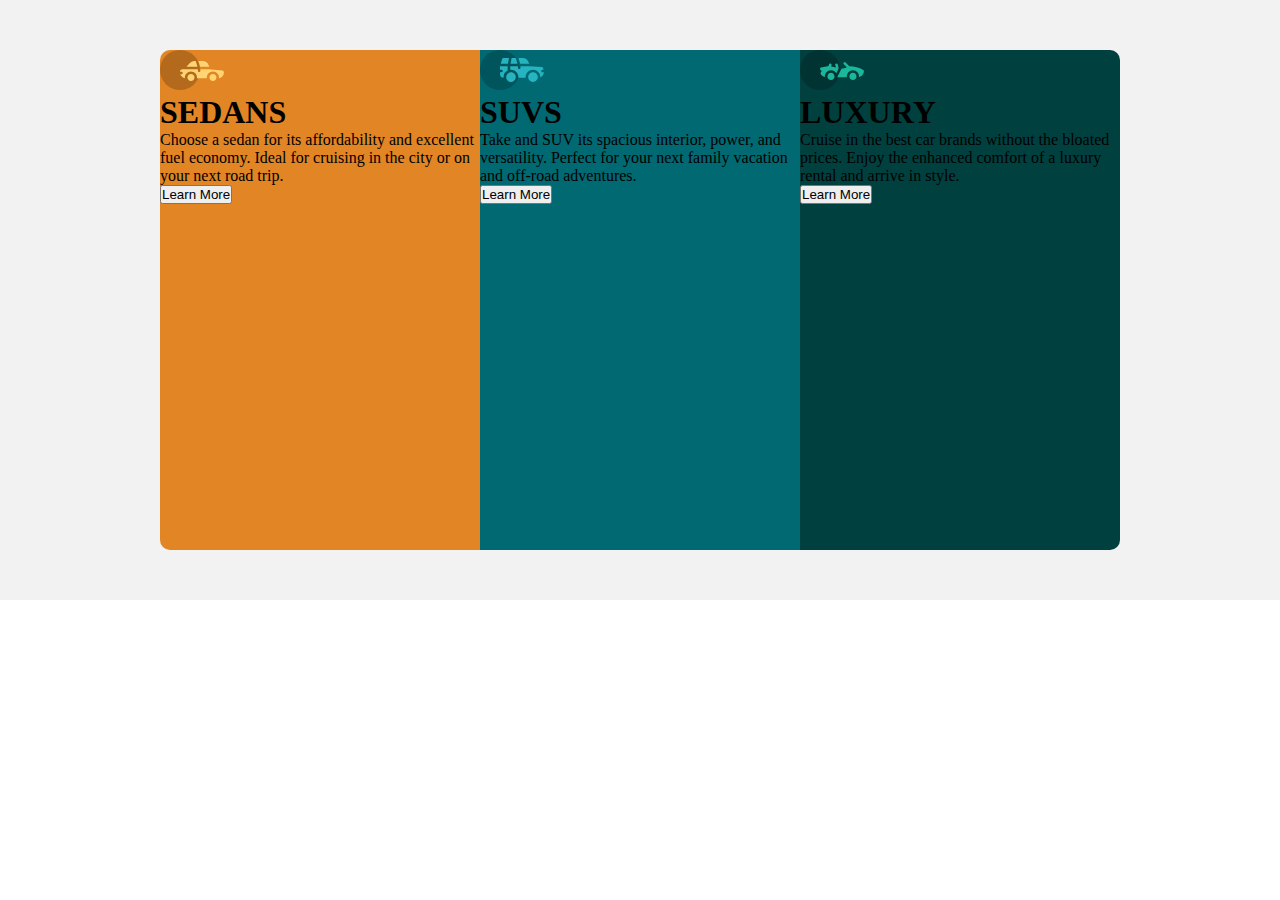
==== index.html @ e764bf64 "first committed work on index, style and image" ====
<!DOCTYPE html>
<html lang="en">
<head>
    <meta charset="UTF-8">
    <meta http-equiv="X-UA-Compatible" content="IE=edge">
    <meta name="viewport" content="width=device-width, initial-scale=1.0">
    <title>cars-preview-card-starter</title>
    <link rel="stylesheet" href="/style/main.css">
</head>
<body>
    <section>
        <div class="main-container">
            <div class="card-wrapper">
                <div class="card" id="card-1">
                    <div class="card-content">
                        <img src="/images/icon-sedans.svg" alt="">
                        <h1>SEDANS</h1>
                        <p>
                            Choose a sedan for its
                            affordability and excellent fuel
                            economy. Ideal for cruising in
                            the city or on your next road
                            trip.   
                        </p>
                        <button id="btn-1" class="btn">
                            Learn More
                        </button>
                    </div>
                </div>
                <div class="card" id="card-2">
                    <img src="/images/icon-suvs.svg" alt="">
                    <h1>SUVS</h1>
                    <p>
                        Take and SUV its spacious
                        interior, power, and versatility.
                        Perfect for your next family
                        vacation and off-road
                        adventures.
                    </p>
                    <button id="btn-2" class="btn">
                        Learn More
                    </button>
                </div>
                <div class="card" id="card-3">
                    <img src="/images/icon-luxury.svg" alt="">
                    <h1>LUXURY</h1>
                    <p>
                        Cruise in the best car brands
                        without the bloated prices.
                        Enjoy the enhanced comfort of
                        a luxury rental and arrive in
                        style.
                    </p>
                    <button id="btn-3" class="btn">
                        Learn More
                    </button>
                </div>
            </div>
        </div>
    </section>
</body>
</html>
---- style/main.css ----
*{
    margin: 0;
    padding: 0;
}
section{
    background: #F2F2F2;
}

.main-container{
    width: 100%;
    height: auto;
}

.card-wrapper{
    display: grid;
    grid-template-columns: repeat(auto-fit, 320px);
    justify-content: center;
    padding-bottom: 50px;
    padding-top: 50px;
    padding-left: 20px;
    padding-right: 20px;
    border-radius: 20px;

}

.card{
    width: 100%;
    height: 500px;
}

#card-1{
    background: #E28525;
    border-radius: 10px 0 0 10px;
}

#card-2{
    background: #016972;
}

#card-3{
    background: #00403F;
    border-radius: 0 10px 10px 0;
}


@media screen and (max-width: 800px) {
    .card-wrapper{
        grid-template-columns: 1fr;
    
    }
}
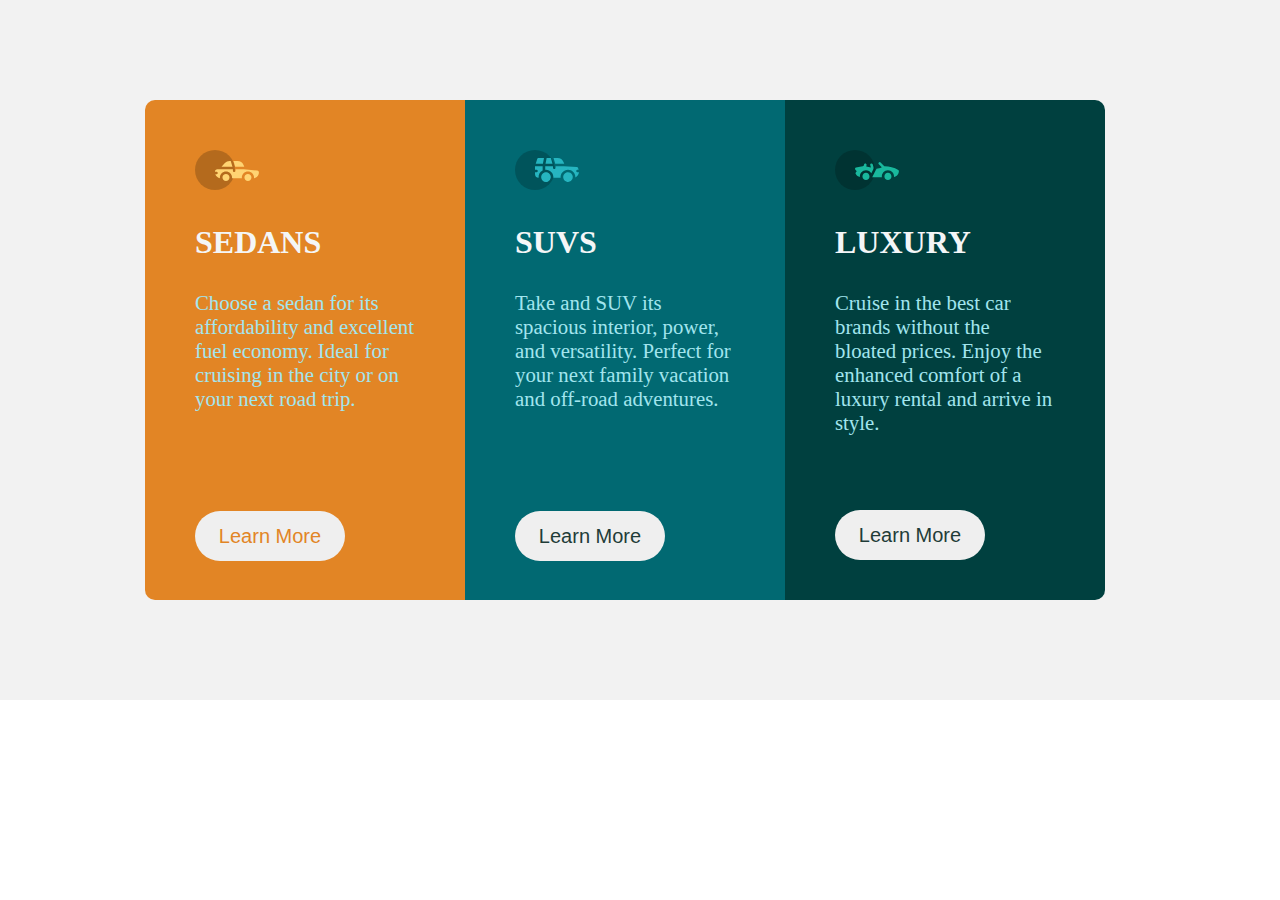
==== commit 1998940e: "update on buttons, p,h1" ====
--- a/index.html
+++ b/index.html
@@ -6,6 +6,7 @@
     <meta name="viewport" content="width=device-width, initial-scale=1.0">
     <title>cars-preview-card-starter</title>
     <link rel="stylesheet" href="/style/main.css">
+    <script src="/scripts/scripts.js"></script>
 </head>
 <body>
     <section>
@@ -22,38 +23,48 @@
                             the city or on your next road
                             trip.   
                         </p>
-                        <button id="btn-1" class="btn">
-                            Learn More
-                        </button>
+                        <div class="btn">
+                            <button id="btn-script" onclick="myFunction()" class="btn-1-color">
+                                Learn More
+                            </button>
+                        </div>
                     </div>
                 </div>
                 <div class="card" id="card-2">
-                    <img src="/images/icon-suvs.svg" alt="">
-                    <h1>SUVS</h1>
-                    <p>
-                        Take and SUV its spacious
-                        interior, power, and versatility.
-                        Perfect for your next family
-                        vacation and off-road
-                        adventures.
-                    </p>
-                    <button id="btn-2" class="btn">
-                        Learn More
-                    </button>
+                    <div class="card-content">
+                        <img src="/images/icon-suvs.svg" alt="">
+                        <h1>SUVS</h1>
+                        <p>
+                            Take and SUV its spacious
+                            interior, power, and versatility.
+                            Perfect for your next family
+                            vacation and off-road
+                            adventures.
+                        </p>
+                        <div class="btn">
+                            <button id="btn-script" onclick="myFunction()">
+                                Learn More
+                            </button>
+                        </div>
+                    </div>
                 </div>
                 <div class="card" id="card-3">
-                    <img src="/images/icon-luxury.svg" alt="">
-                    <h1>LUXURY</h1>
-                    <p>
-                        Cruise in the best car brands
-                        without the bloated prices.
-                        Enjoy the enhanced comfort of
-                        a luxury rental and arrive in
-                        style.
-                    </p>
-                    <button id="btn-3" class="btn">
-                        Learn More
-                    </button>
+                    <div class="card-content">
+                        <img src="/images/icon-luxury.svg" alt="">
+                        <h1>LUXURY</h1>
+                        <p>
+                            Cruise in the best car brands
+                            without the bloated prices.
+                            Enjoy the enhanced comfort of
+                            a luxury rental and arrive in
+                            style.
+                        </p>
+                        <div class="btn" id="btn-3">
+                            <button id="btn-script" onclick="myFunction()">
+                                Learn More
+                            </button>
+                        </div>
+                    </div>
                 </div>
             </div>
         </div>
--- a/style/main.css
+++ b/style/main.css
@@ -15,14 +15,17 @@
     display: grid;
     grid-template-columns: repeat(auto-fit, 320px);
     justify-content: center;
-    padding-bottom: 50px;
-    padding-top: 50px;
+    padding-bottom: 100px;
+    padding-top: 100px;
     padding-left: 20px;
-    padding-right: 20px;
-    border-radius: 20px;
+    padding-right: 50px;
+    border-radius: 50px;
 
 }
-
+.card-content{
+    margin: 50px;
+    padding: ;
+}
 .card{
     width: 100%;
     height: 500px;
@@ -42,10 +45,70 @@
     border-radius: 0 10px 10px 0;
 }
 
+h1,p{
+    padding-top: 30px;
+}
+
+h1{
+    color: #F4F6F7;
+}
+
+p{
+    font-size: 1.3em;
+    color: #A2E5EE;
+}
+.btn{
+    padding-top: 100px;
+
+}
+
+button{
+    color: #1F3C38;
+    width: 150px;
+    height: 50px;
+    border: 0px;
+    border-radius: 40px 40px 40px 40px;
+    font-size: 20px;
+}
+button:hover{
+    cursor: pointer;
+}
+
+.btn-1-color{
+    color: #E28525;
+}
+
+#btn-3{
+    padding-top: 75px;
+}
 
 @media screen and (max-width: 800px) {
+    section{
+        
+    }
+    
+    .main-container{
+
+    }
+    
     .card-wrapper{
         grid-template-columns: 1fr;
     
     }
+    
+    .card{
+        
+    }
+    
+    #card-1{
+        border-radius: 10px 10px 0 0;
+    }
+    
+    #card-2{
+
+    }
+    
+    #card-3{
+        border-radius: 0 0 10px 10px;
+    }
 }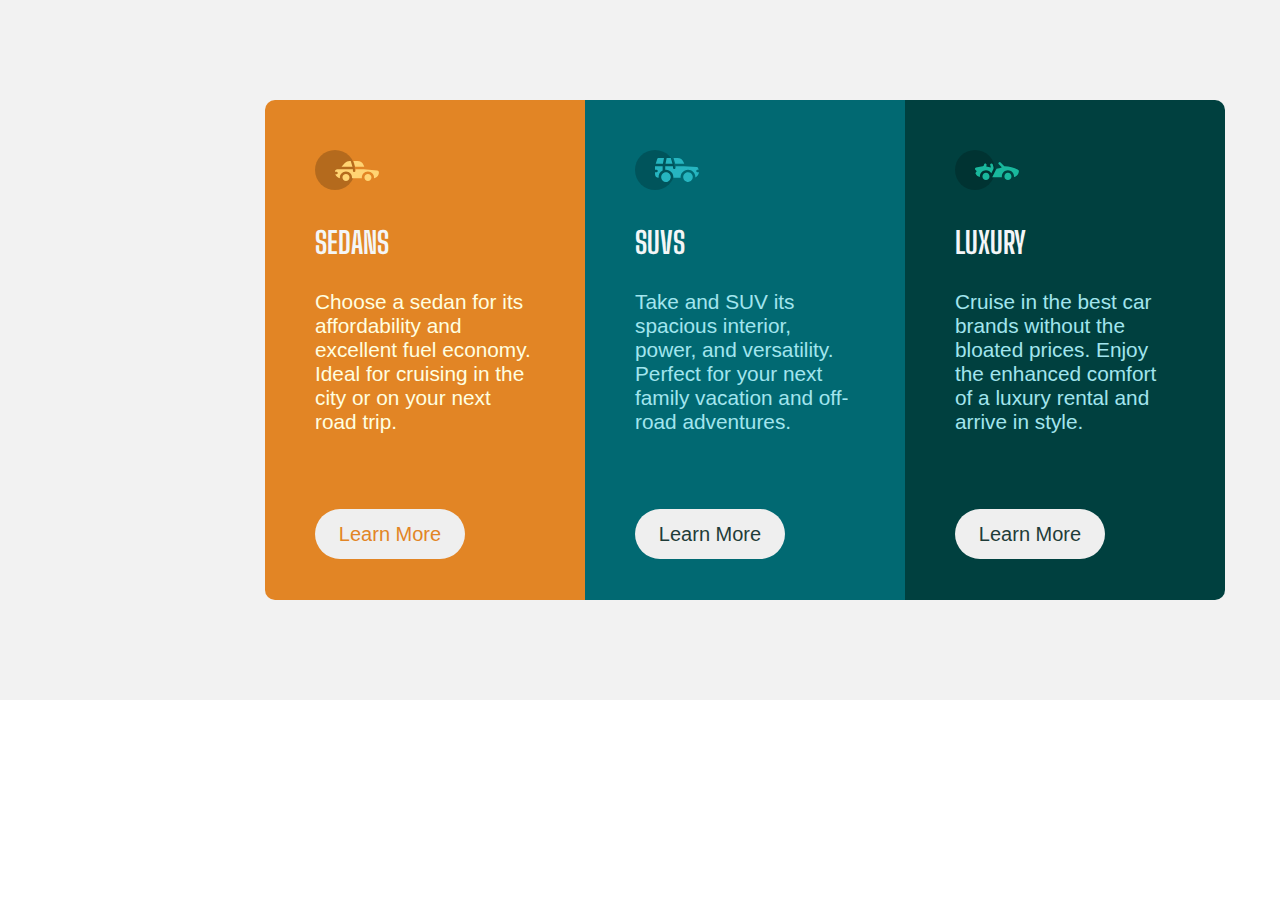
==== commit ea8e8e97: "changis on styling the component of page" ====
--- a/index.html
+++ b/index.html
@@ -7,6 +7,13 @@
     <title>cars-preview-card-starter</title>
     <link rel="stylesheet" href="/style/main.css">
     <script src="/scripts/scripts.js"></script>
+    <link rel="preconnect" href="https://fonts.googleapis.com">
+    <link rel="preconnect" href="https://fonts.googleapis.com">
+    <link rel="preconnect" href="https://fonts.googleapis.com">
+    <link rel="preconnect" href="https://fonts.gstatic.com" crossorigin>
+    <link href="https://fonts.googleapis.com/css2?family=Montserrat&display=swap" rel="stylesheet">
+    <link rel="preconnect" href="https://fonts.gstatic.com" crossorigin>
+    <link href="https://fonts.googleapis.com/css2?family=Big+Shoulders+Display:wght@900&display=swap" rel="stylesheet">
 </head>
 <body>
     <section>
@@ -24,7 +31,7 @@
                             trip.   
                         </p>
                         <div class="btn">
-                            <button id="btn-script" onclick="myFunction()" class="btn-1-color">
+                            <button id="btn-script-1" onclick="myFunction()" class="btn-1-color">
                                 Learn More
                             </button>
                         </div>
@@ -42,7 +49,7 @@
                             adventures.
                         </p>
                         <div class="btn">
-                            <button id="btn-script" onclick="myFunction()">
+                            <button id="btn-script-2" onclick="myFunction()">
                                 Learn More
                             </button>
                         </div>
@@ -60,7 +67,7 @@
                             style.
                         </p>
                         <div class="btn" id="btn-3">
-                            <button id="btn-script" onclick="myFunction()">
+                            <button id="btn-script-3" onclick="myFunction()">
                                 Learn More
                             </button>
                         </div>
--- a/style/main.css
+++ b/style/main.css
@@ -1,13 +1,27 @@
 *{
     margin: 0;
     padding: 0;
+}
+h1,button{
+    color: hsl(0, 0%, 95%);
+}
+
+h1{
+    font-family: 'Big Shoulders Display', cursive;
+    font-weight: 700;
+    font-size: 30px;
+}
+
+p{
+    font-family: 'Open Sans', sans-serif;
+    font-weight: 400;
 }
 section{
     background: #F2F2F2;
 }
 
 .main-container{
-    width: 100%;
+    width: 1440px;
     height: auto;
 }
 
@@ -17,14 +31,13 @@
     justify-content: center;
     padding-bottom: 100px;
     padding-top: 100px;
-    padding-left: 20px;
+    padding-left: 100px;
     padding-right: 50px;
     border-radius: 50px;
 
 }
 .card-content{
     margin: 50px;
-    padding: ;
 }
 .card{
     width: 100%;
@@ -35,7 +48,9 @@
     background: #E28525;
     border-radius: 10px 0 0 10px;
 }
-
+#card-1 p{
+    color: lightyellow;
+}
 #card-2{
     background: #016972;
 }
@@ -58,7 +73,7 @@
     color: #A2E5EE;
 }
 .btn{
-    padding-top: 100px;
+    padding-top: 75px;
 
 }
 
@@ -88,7 +103,8 @@
     }
     
     .main-container{
-
+        width: 375px;
+        padding-left: 18%;
     }
     
     .card-wrapper{
@@ -111,4 +127,8 @@
     #card-3{
         border-radius: 0 0 10px 10px;
     }
+    .btn{
+        padding-top: 50px;
+    
+    }
 }